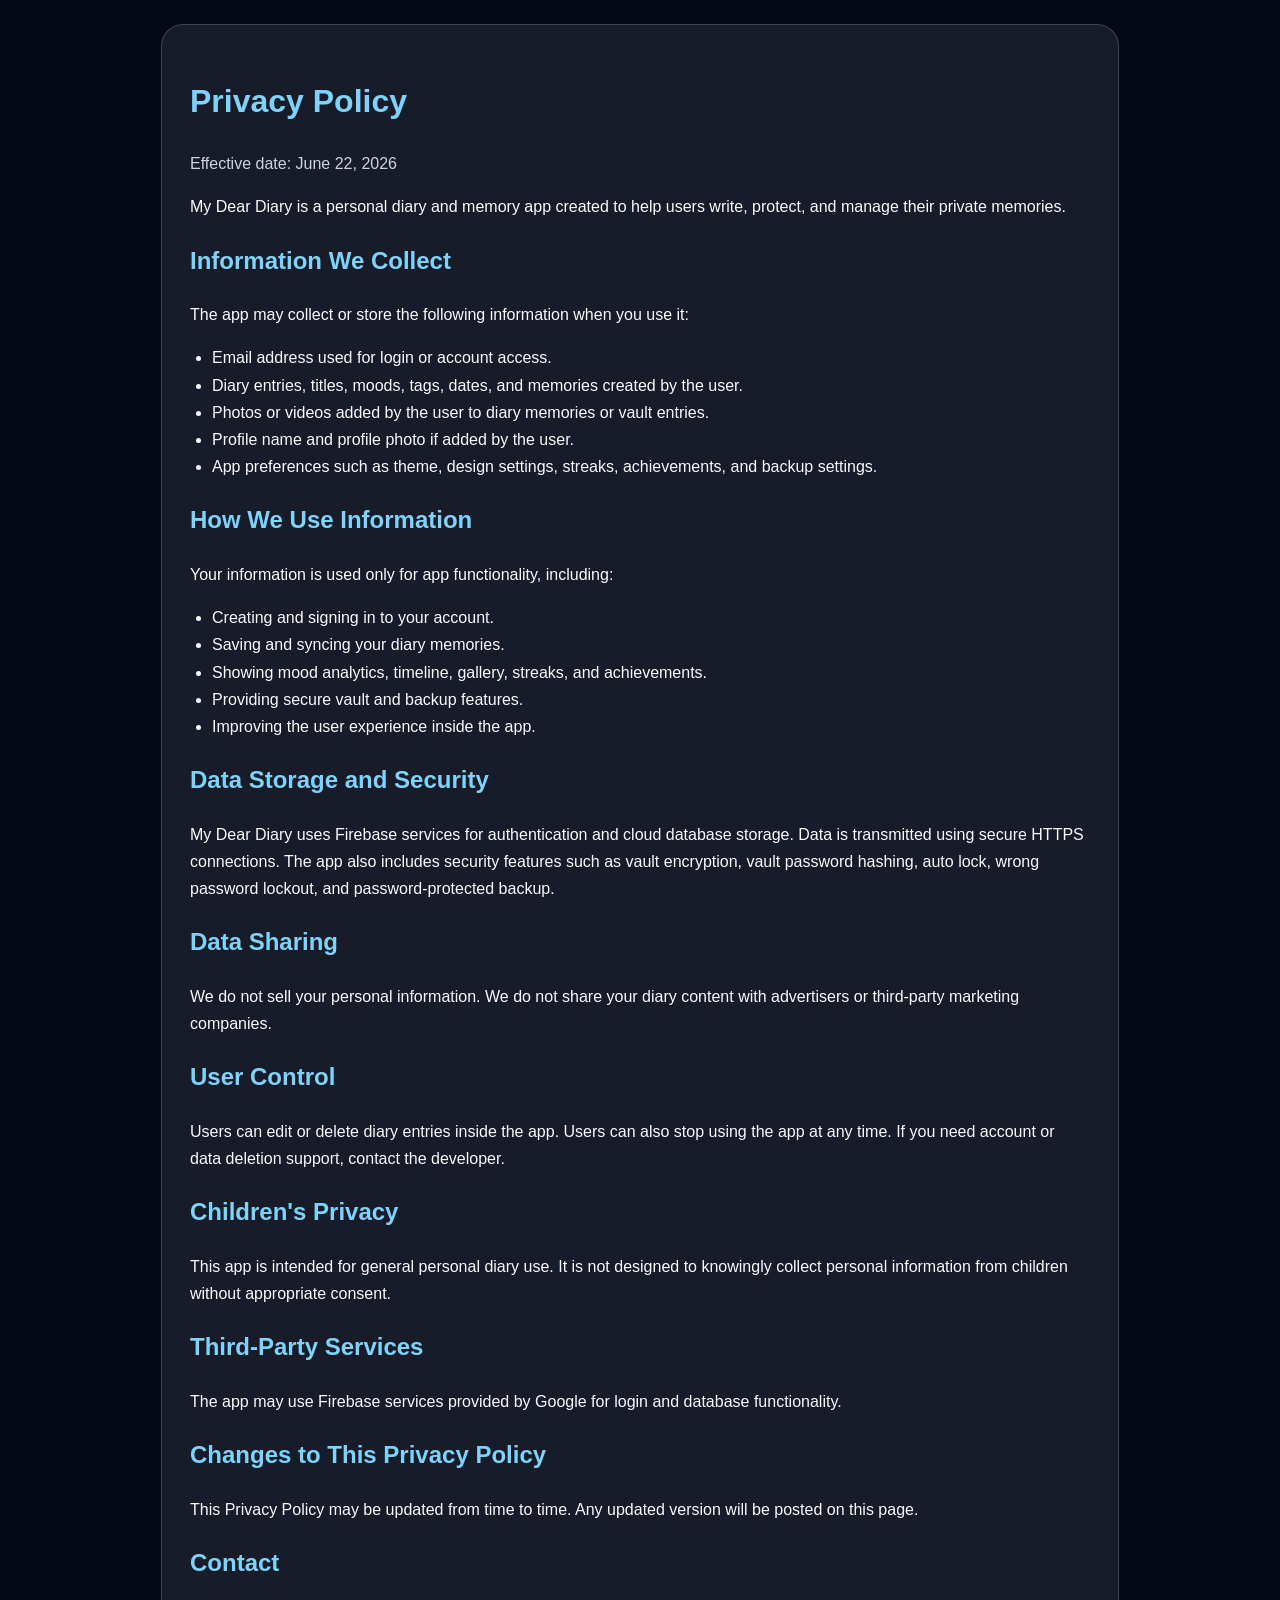
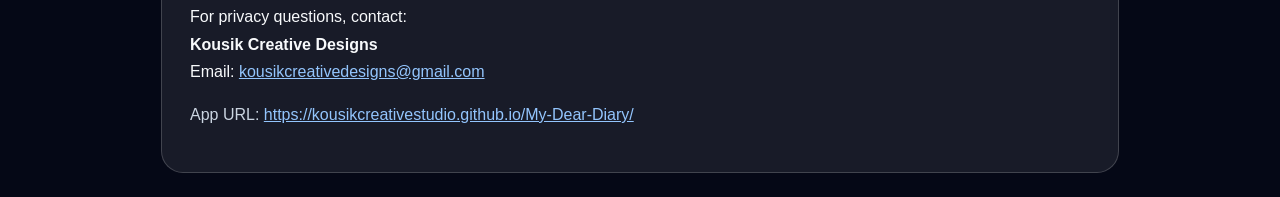
==== privacy-policy.html @ 69fc5c36 "Add files via upload" ====
<!DOCTYPE html>
<html lang="en">
<head>
  <meta charset="UTF-8" />
  <meta name="viewport" content="width=device-width, initial-scale=1.0" />
  <title>Privacy Policy - My Dear Diary</title>
  <style>
    body {
      margin: 0;
      font-family: Arial, sans-serif;
      line-height: 1.7;
      background: #050816;
      color: #f8fafc;
      padding: 24px;
    }
    .container {
      max-width: 900px;
      margin: auto;
      background: rgba(255,255,255,.08);
      border: 1px solid rgba(255,255,255,.18);
      border-radius: 22px;
      padding: 28px;
    }
    h1, h2 { color: #7dd3fc; }
    a { color: #93c5fd; }
    ul { padding-left: 22px; }
    .small { color: #cbd5e1; }
  </style>
</head>
<body>
  <main class="container">
    <h1>Privacy Policy</h1>
    <p class="small">Effective date: June 22, 2026</p>

    <p>
      My Dear Diary is a personal diary and memory app created to help users write,
      protect, and manage their private memories.
    </p>

    <h2>Information We Collect</h2>
    <p>The app may collect or store the following information when you use it:</p>
    <ul>
      <li>Email address used for login or account access.</li>
      <li>Diary entries, titles, moods, tags, dates, and memories created by the user.</li>
      <li>Photos or videos added by the user to diary memories or vault entries.</li>
      <li>Profile name and profile photo if added by the user.</li>
      <li>App preferences such as theme, design settings, streaks, achievements, and backup settings.</li>
    </ul>

    <h2>How We Use Information</h2>
    <p>Your information is used only for app functionality, including:</p>
    <ul>
      <li>Creating and signing in to your account.</li>
      <li>Saving and syncing your diary memories.</li>
      <li>Showing mood analytics, timeline, gallery, streaks, and achievements.</li>
      <li>Providing secure vault and backup features.</li>
      <li>Improving the user experience inside the app.</li>
    </ul>

    <h2>Data Storage and Security</h2>
    <p>
      My Dear Diary uses Firebase services for authentication and cloud database storage.
      Data is transmitted using secure HTTPS connections. The app also includes security
      features such as vault encryption, vault password hashing, auto lock, wrong password
      lockout, and password-protected backup.
    </p>

    <h2>Data Sharing</h2>
    <p>
      We do not sell your personal information. We do not share your diary content with
      advertisers or third-party marketing companies.
    </p>

    <h2>User Control</h2>
    <p>
      Users can edit or delete diary entries inside the app. Users can also stop using the
      app at any time. If you need account or data deletion support, contact the developer.
    </p>

    <h2>Children's Privacy</h2>
    <p>
      This app is intended for general personal diary use. It is not designed to knowingly
      collect personal information from children without appropriate consent.
    </p>

    <h2>Third-Party Services</h2>
    <p>The app may use Firebase services provided by Google for login and database functionality.</p>

    <h2>Changes to This Privacy Policy</h2>
    <p>
      This Privacy Policy may be updated from time to time. Any updated version will be
      posted on this page.
    </p>

    <h2>Contact</h2>
    <p>
      For privacy questions, contact:<br>
      <strong>Kousik Creative Designs</strong><br>
      Email: <a href="mailto:kousikcreativedesigns@gmail.com">kousikcreativedesigns@gmail.com</a>
    </p>

    <p class="small">App URL: <a href="https://kousikcreativestudio.github.io/My-Dear-Diary/">https://kousikcreativestudio.github.io/My-Dear-Diary/</a></p>
  </main>
</body>
</html>
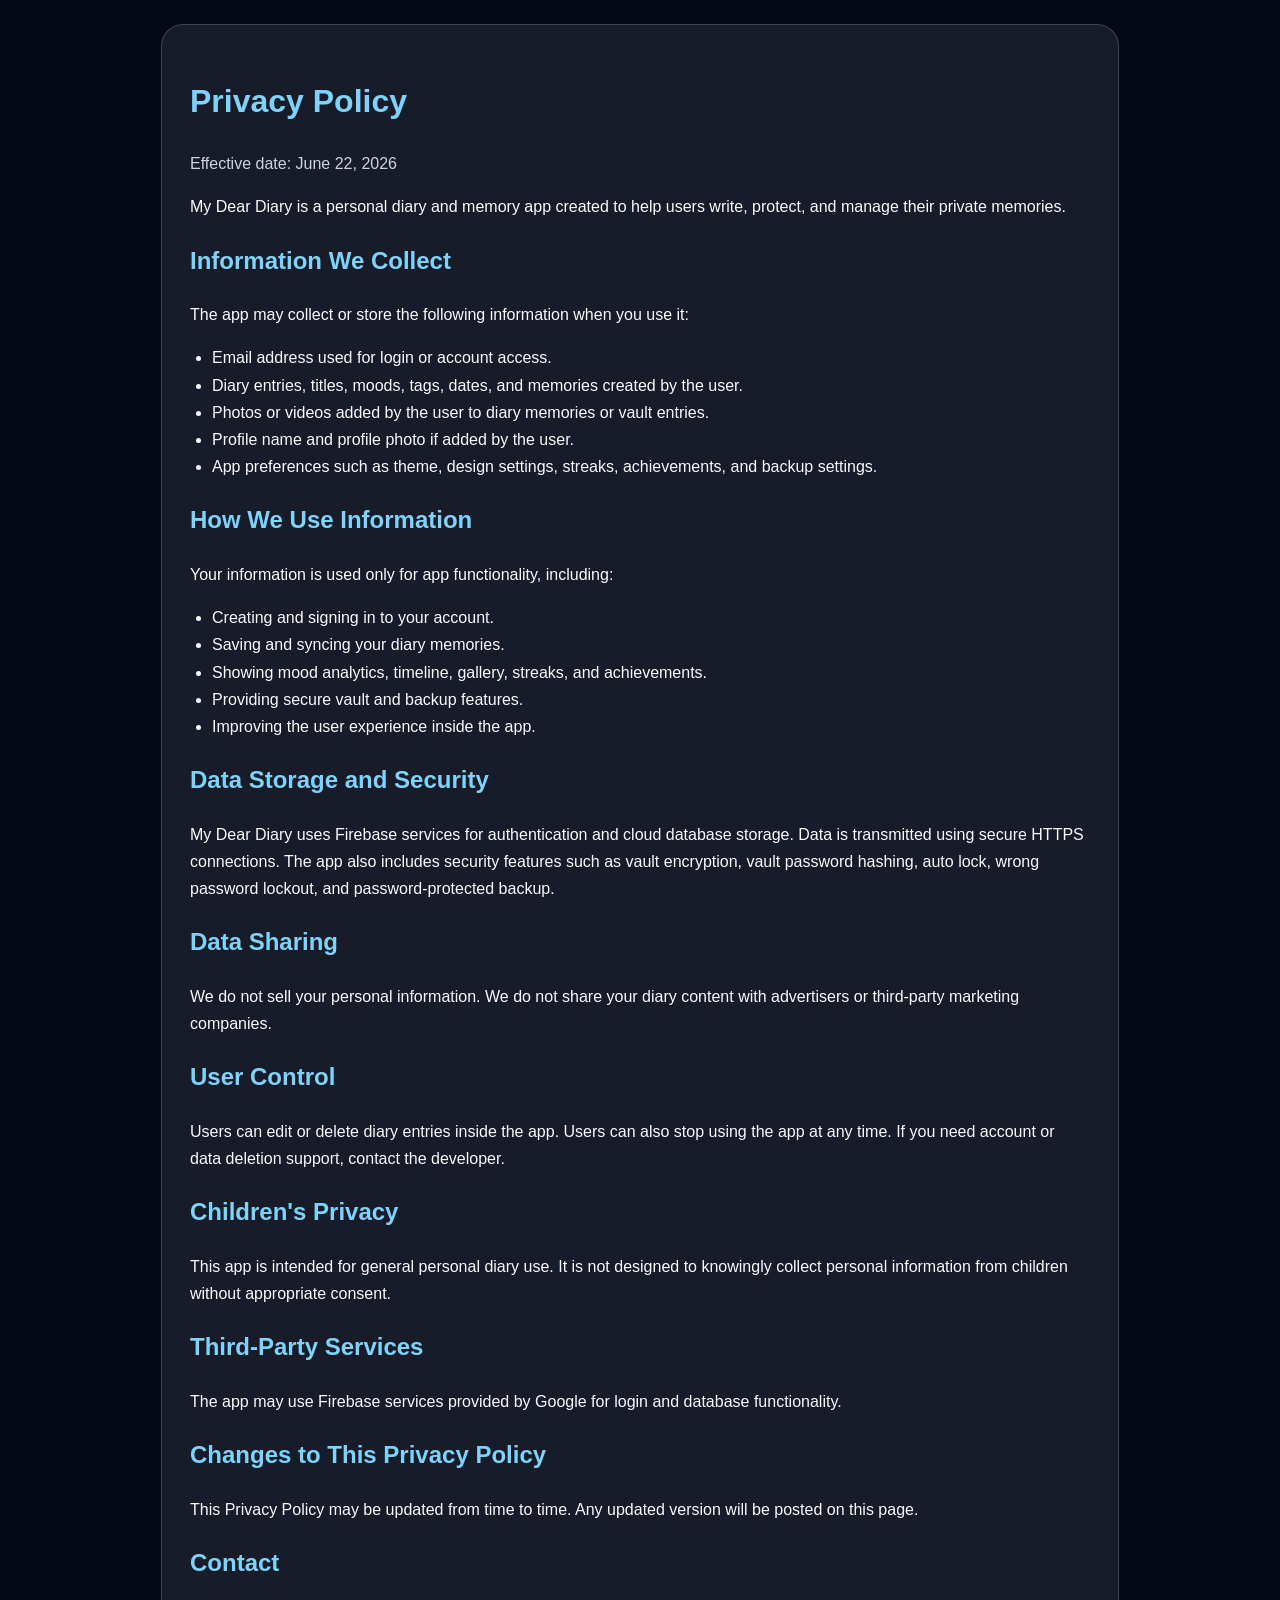
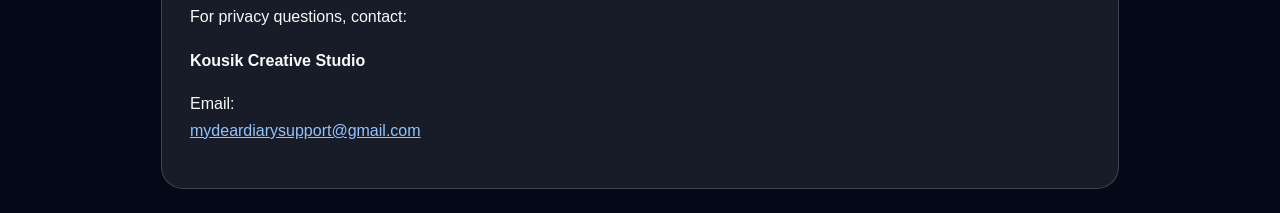
==== commit 967e8ca7: "Update privacy-policy.html" ====
--- a/privacy-policy.html
+++ b/privacy-policy.html
@@ -93,13 +93,11 @@
     </p>
 
     <h2>Contact</h2>
-    <p>
-      For privacy questions, contact:<br>
-      <strong>Kousik Creative Designs</strong><br>
-      Email: <a href="mailto:kousikcreativedesigns@gmail.com">kousikcreativedesigns@gmail.com</a>
-    </p>
-
-    <p class="small">App URL: <a href="https://kousikcreativestudio.github.io/My-Dear-Diary/">https://kousikcreativestudio.github.io/My-Dear-Diary/</a></p>
+    <p>For privacy questions, contact:</p>
+<p><strong>Kousik Creative Studio</strong></p>
+<p>Email:<br>
+<a href="mailto:mydeardiarysupport@gmail.com">mydeardiarysupport@gmail.com</a>
+</p>
   </main>
 </body>
 </html>
